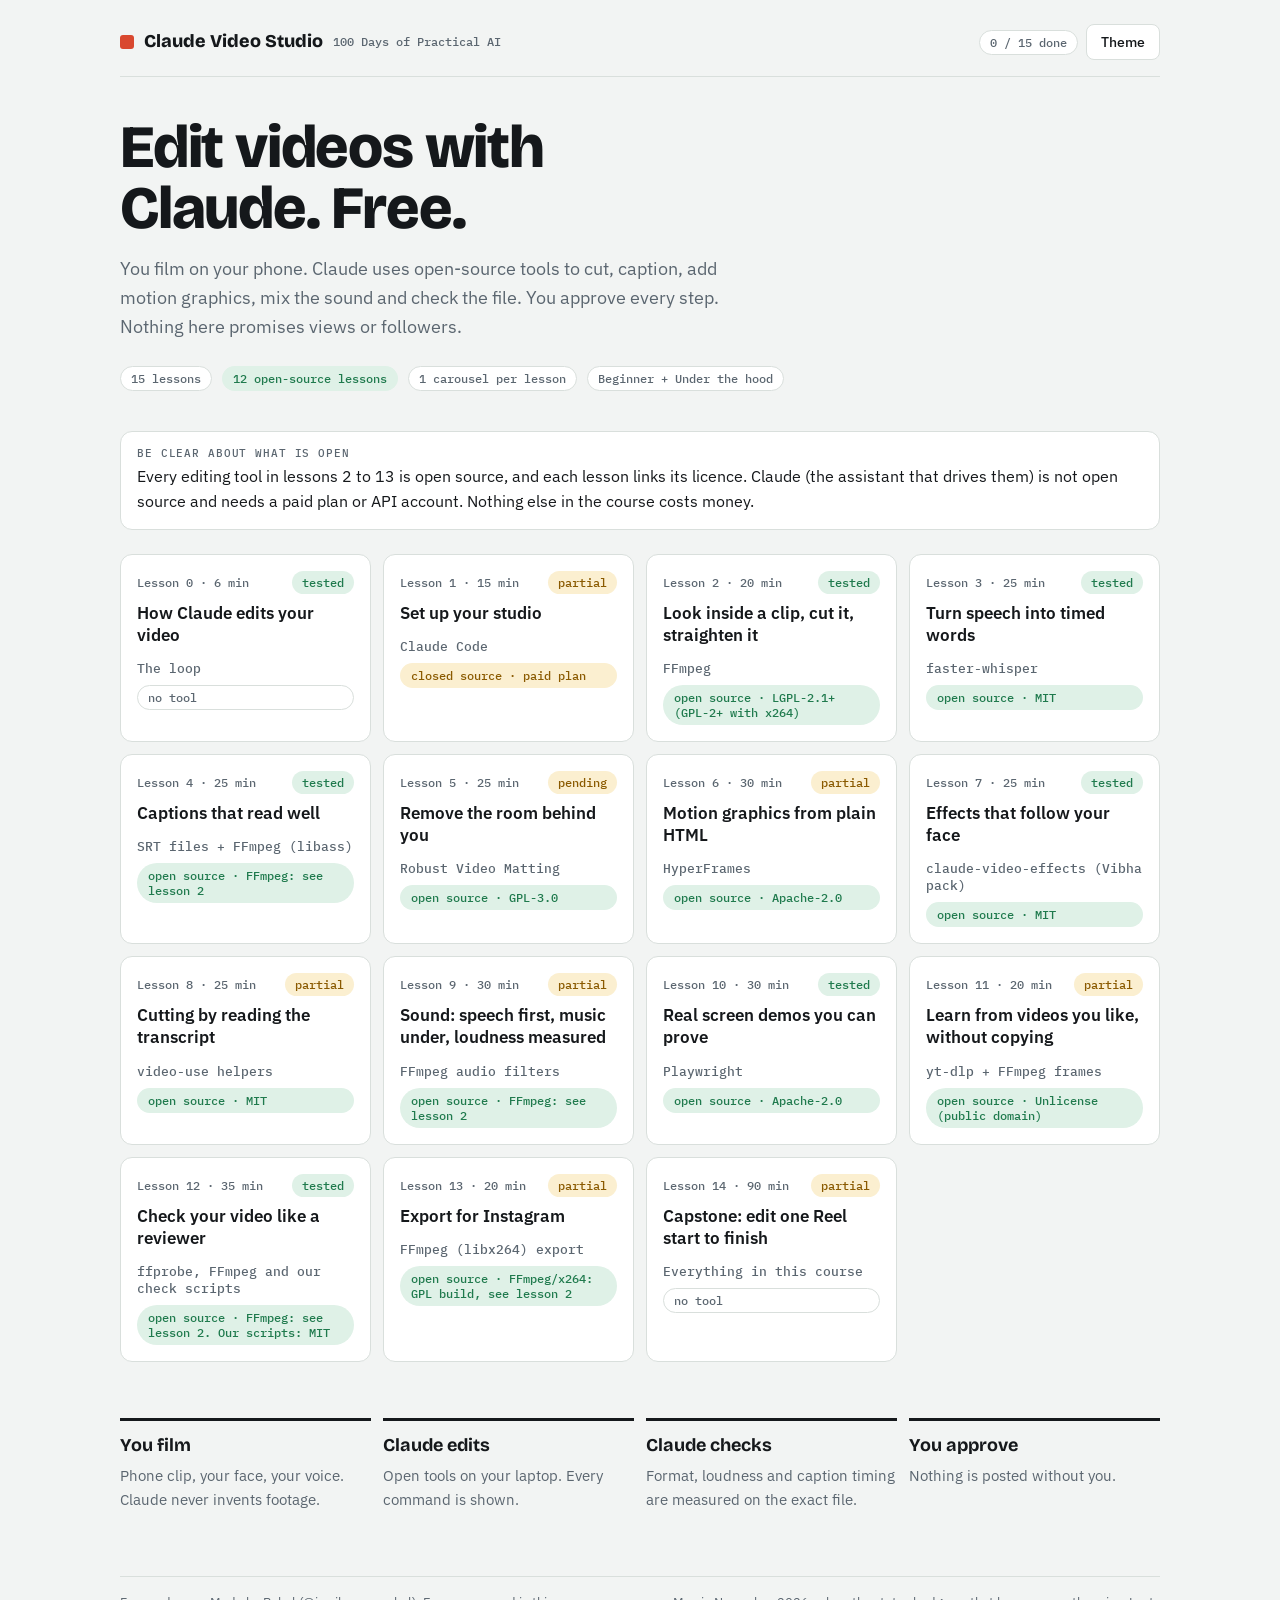
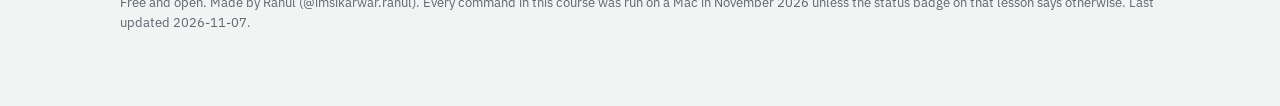
==== index.html @ 9cdfd42f "Publish Claude Video Studio course: 15 lessons, README, scripts Co-Authored-By: Claude Sonnet 5.5 <n" ====
<!doctype html>
<html lang="en">
<head>
<meta charset="utf-8">
<meta name="viewport" content="width=device-width, initial-scale=1, viewport-fit=cover">
<title>Claude Video Studio: free course on editing video with Claude</title>
<meta name="description" content="A free beginner course. Learn the open-source tools Claude uses to cut, caption, mix and check a vertical video. Part of 100 Days of Practical AI.">
<meta property="og:title" content="Claude Video Studio">
<meta property="og:description" content="Free course: edit video with Claude and open-source tools. 15 lessons, every command tested.">
<meta property="og:type" content="website">
<link rel="stylesheet" href="https://fonts.googleapis.com/css2?family=Bricolage+Grotesque:wght@600;800&family=IBM+Plex+Sans:wght@400;500;600&family=IBM+Plex+Mono:wght@400;500&display=swap">
<link rel="stylesheet" href="assets/style.css">
</head>
<body>
<div class="wrap">
  <header class="bar">
    <a class="brand" href="#home"><i></i>Claude Video Studio <small>100 Days of Practical AI</small></a>
    <div class="bar-right"><span class="pill" id="prog"></span><button id="themeBtn" type="button">Theme</button></div>
  </header>
  <main id="app"></main>
  <footer class="foot" id="foot"></footer>
</div>
<div class="toast" id="toast" hidden></div>
<noscript>This course needs JavaScript to show lessons.</noscript>
<script src="lessons/00-meta.js"></script>
<script src="lessons/l00.js"></script><script src="lessons/l01.js"></script><script src="lessons/l02.js"></script>
<script src="lessons/l03.js"></script><script src="lessons/l04.js"></script><script src="lessons/l05.js"></script>
<script src="lessons/l06.js"></script><script src="lessons/l07.js"></script><script src="lessons/l08.js"></script>
<script src="lessons/l09.js"></script><script src="lessons/l10.js"></script><script src="lessons/l11.js"></script>
<script src="lessons/l12.js"></script><script src="lessons/l13.js"></script><script src="lessons/l14.js"></script>
<script src="assets/app.js"></script>
</body>
</html>
---- assets/style.css ----
/* Layout: sticky top bar, hash-routed views (course map / lesson), 4:5 carousel strip per lesson. Ink + coral, open-source green as the one status colour. */
:root{
  --bg:#f2f4f3; --surface:#ffffff; --ink:#15181b; --muted:#5b6670; --line:#d9dfdc;
  --accent:#d9482f; --accent-ink:#ffffff; --os:#1f7a4d; --os-bg:#dff1e7; --warn:#8a5a00; --warn-bg:#fbefd0;
  --code-bg:#15181b; --code-ink:#e8ece9;
  --display:'Bricolage Grotesque',system-ui,sans-serif; --body:'IBM Plex Sans',system-ui,sans-serif; --mono:'IBM Plex Mono',ui-monospace,monospace;
}
@media (prefers-color-scheme:dark){:root:not([data-theme="light"]){
  --bg:#0f1214; --surface:#171b1e; --ink:#eef1ef; --muted:#9aa5ad; --line:#2a3135;
  --accent:#ff6a4d; --accent-ink:#15181b; --os:#6fd39d; --os-bg:#173226; --warn:#f0c26a; --warn-bg:#352a10;
  --code-bg:#0a0c0d; --code-ink:#e8ece9; color-scheme:dark}}
:root[data-theme="dark"]{
  --bg:#0f1214; --surface:#171b1e; --ink:#eef1ef; --muted:#9aa5ad; --line:#2a3135;
  --accent:#ff6a4d; --accent-ink:#15181b; --os:#6fd39d; --os-bg:#173226; --warn:#f0c26a; --warn-bg:#352a10;
  --code-bg:#0a0c0d; --code-ink:#e8ece9; color-scheme:dark}
*{box-sizing:border-box}
body{background:var(--bg);color:var(--ink);font:400 16px/1.6 var(--body);padding-left:max(16px,env(safe-area-inset-left,0px));padding-right:max(16px,env(safe-area-inset-right,0px));padding-block:0 64px}
a{color:inherit}
.wrap{max-width:1040px;margin:0 auto}
header.bar{display:flex;align-items:center;justify-content:space-between;gap:12px;padding:16px 0;border-bottom:1px solid var(--line);flex-wrap:wrap}
.brand{font:800 18px/1.1 var(--display);text-decoration:none;display:flex;gap:10px;align-items:center}
.brand i{width:14px;height:14px;background:var(--accent);display:inline-block;border-radius:3px}
.brand small{font:500 12px var(--mono);color:var(--muted);font-weight:500}
.bar-right{display:flex;gap:8px;align-items:center}
button,.btn{font:500 14px var(--body);border:1px solid var(--line);background:var(--surface);color:var(--ink);padding:8px 14px;border-radius:8px;cursor:pointer;text-decoration:none;display:inline-flex;align-items:center;gap:6px}
button:hover,.btn:hover{border-color:var(--ink)}
button:focus-visible,a:focus-visible,input:focus-visible{outline:2px solid var(--accent);outline-offset:2px}
.btn.primary{background:var(--accent);color:var(--accent-ink);border-color:var(--accent);font-weight:600}
.preview-note{background:var(--warn-bg);color:var(--warn);font-size:13px;padding:8px 12px;border-radius:8px;margin-top:16px}
h1{font:800 clamp(34px,6vw,60px)/1.02 var(--display);letter-spacing:-.02em;margin:40px 0 16px;text-wrap:balance;max-width:16ch}
h2{font:800 26px/1.15 var(--display);margin:0 0 12px;text-wrap:balance}
h3{font:600 17px/1.3 var(--body);margin:0 0 6px}
.lede{font-size:18px;color:var(--muted);max-width:56ch;margin:0 0 24px}
.stats{display:flex;gap:10px;flex-wrap:wrap;margin:0 0 40px}
.pill{font:500 12px var(--mono);padding:4px 10px;border-radius:99px;border:1px solid var(--line);color:var(--muted);background:var(--surface)}
.pill.os{background:var(--os-bg);color:var(--os);border-color:transparent}
.pill.closed{background:var(--warn-bg);color:var(--warn);border-color:transparent}
.map{display:grid;grid-template-columns:repeat(auto-fill,minmax(250px,1fr));gap:12px}
.card{background:var(--surface);border:1px solid var(--line);border-radius:12px;padding:16px;text-decoration:none;display:flex;flex-direction:column;gap:8px;min-width:0}
.card.live:hover{border-color:var(--accent)}
.card.soon{opacity:.62}
.card .n{font:500 12px var(--mono);color:var(--muted);display:flex;justify-content:space-between;align-items:center;gap:8px}
.card .tool{font:500 13px var(--mono);color:var(--muted)}
.how{margin:56px 0 0;display:grid;gap:12px;grid-template-columns:repeat(auto-fit,minmax(220px,1fr))}
.how div{border-top:3px solid var(--ink);padding-top:10px}
.how b{font-family:var(--display);font-size:18px}
.how p{margin:4px 0 0;color:var(--muted);font-size:15px}
/* lesson */
.crumb{margin:24px 0 0;font:500 13px var(--mono);color:var(--muted)}
.lesson-head{margin:8px 0 24px}
.lesson-head h1{font-size:clamp(30px,5vw,48px);margin:8px 0 12px;max-width:22ch}
.meta{display:flex;gap:8px;flex-wrap:wrap;align-items:center}
.tabs{display:flex;gap:4px;border-bottom:1px solid var(--line);margin:24px 0}
.tabs button{border:0;border-bottom:3px solid transparent;border-radius:0;background:none;padding:10px 14px;color:var(--muted);font-weight:600}
.tabs button[aria-selected="true"]{color:var(--ink);border-bottom-color:var(--accent)}
.grid2{display:grid;grid-template-columns:minmax(0,1fr);gap:24px}
@media(min-width:900px){.grid2{grid-template-columns:minmax(0,1fr) 300px}}
.prose{max-width:66ch}
.prose p{margin:0 0 14px}
.step{display:grid;grid-template-columns:32px minmax(0,1fr);gap:12px;margin:0 0 20px}
.step .num{width:32px;height:32px;border-radius:50%;background:var(--ink);color:var(--bg);display:grid;place-items:center;font:600 14px var(--mono)}
.step p{margin:0 0 8px}
.prompt{background:var(--code-bg);color:var(--code-ink);border-radius:10px;padding:12px 14px;font:400 14px/1.5 var(--mono);position:relative;white-space:pre-wrap;overflow-wrap:anywhere}
.prompt .tag{display:block;font:500 11px var(--mono);letter-spacing:.08em;text-transform:uppercase;color:#9aa5ad;margin-bottom:6px}
.prompt button{position:absolute;top:8px;right:8px;padding:4px 10px;font-size:12px;background:#2a3135;color:#e8ece9;border-color:#3a4349}
.prompt pre{margin:0;font:inherit;white-space:pre-wrap;overflow-wrap:anywhere;padding-right:60px}
.box{border:1px solid var(--line);background:var(--surface);border-radius:12px;padding:14px 16px;margin:0 0 16px}
.box.mistake{border-left:4px solid var(--accent)}
.box.check{border-left:4px solid var(--os)}
.box .lab{font:500 11px var(--mono);letter-spacing:.08em;text-transform:uppercase;color:var(--muted);margin-bottom:4px}
.side{display:flex;flex-direction:column;gap:12px;align-self:start}
.side .box{margin:0}
.side label{display:flex;gap:8px;align-items:flex-start;font-size:14px;margin:6px 0;cursor:pointer}
table.t{width:100%;border-collapse:collapse;font-size:14px}
.t th,.t td{text-align:left;padding:6px 8px;border-bottom:1px solid var(--line);vertical-align:top}
.t th{font:500 11px var(--mono);letter-spacing:.06em;text-transform:uppercase;color:var(--muted)}
.scroll{overflow-x:auto}
/* carousel */
.car-title{margin:40px 0 4px}
.strip{display:flex;gap:12px;overflow-x:auto;padding:4px 0 12px;scroll-snap-type:x mandatory}
.slide{flex:0 0 min(240px,72vw);aspect-ratio:4/5;border-radius:12px;padding:16px;display:flex;flex-direction:column;justify-content:space-between;scroll-snap-align:start;background:#15181b;color:#f3f1ec;border:1px solid #2a3135}
.slide.hot{background:#d9482f;color:#15181b}
.slide .k{font:500 11px var(--mono);letter-spacing:.08em;text-transform:uppercase;opacity:.75}
.slide .big{font:800 24px/1.05 var(--display);text-wrap:balance}
.slide .sm{font-size:13px;line-height:1.4;opacity:.9}
.slide .pg{font:500 11px var(--mono);opacity:.6}
.foot{margin-top:64px;padding-top:16px;border-top:1px solid var(--line);color:var(--muted);font-size:13px}
.toast{position:fixed;left:50%;bottom:20px;transform:translateX(-50%);background:var(--ink);color:var(--bg);padding:8px 14px;border-radius:8px;font-size:14px}
@media (prefers-reduced-motion:no-preference){.card{transition:border-color .15s}}
body{background:var(--bg)}
.status{font:500 12px var(--mono);padding:4px 10px;border-radius:99px}
.status.tested{background:var(--os-bg);color:var(--os)}
.status.partial{background:var(--warn-bg);color:var(--warn)}
.status.pending{background:var(--warn-bg);color:var(--warn)}
.out{background:var(--code-bg);color:#b9e6cd;border-radius:10px;padding:12px 14px;font:400 13px/1.5 var(--mono);margin:0 0 14px;overflow-x:auto}
.out .tag{display:block;font:500 11px var(--mono);letter-spacing:.08em;text-transform:uppercase;color:#9aa5ad;margin-bottom:6px}
.out pre{margin:0;font:inherit;white-space:pre}
code{font:500 .9em var(--mono);background:var(--code-chip,rgba(127,127,127,.15));padding:1px 5px;border-radius:4px}
.list{margin:0 0 14px;padding-left:20px}
.list li{margin:4px 0}
.vlist{margin:0;padding-left:18px;font-size:14px}
.vlist li{margin:3px 0}
.srcs a{color:var(--accent)}
.nav{display:flex;justify-content:space-between;gap:12px;margin:32px 0 0;flex-wrap:wrap}
.pillrow{display:flex;gap:8px;flex-wrap:wrap}
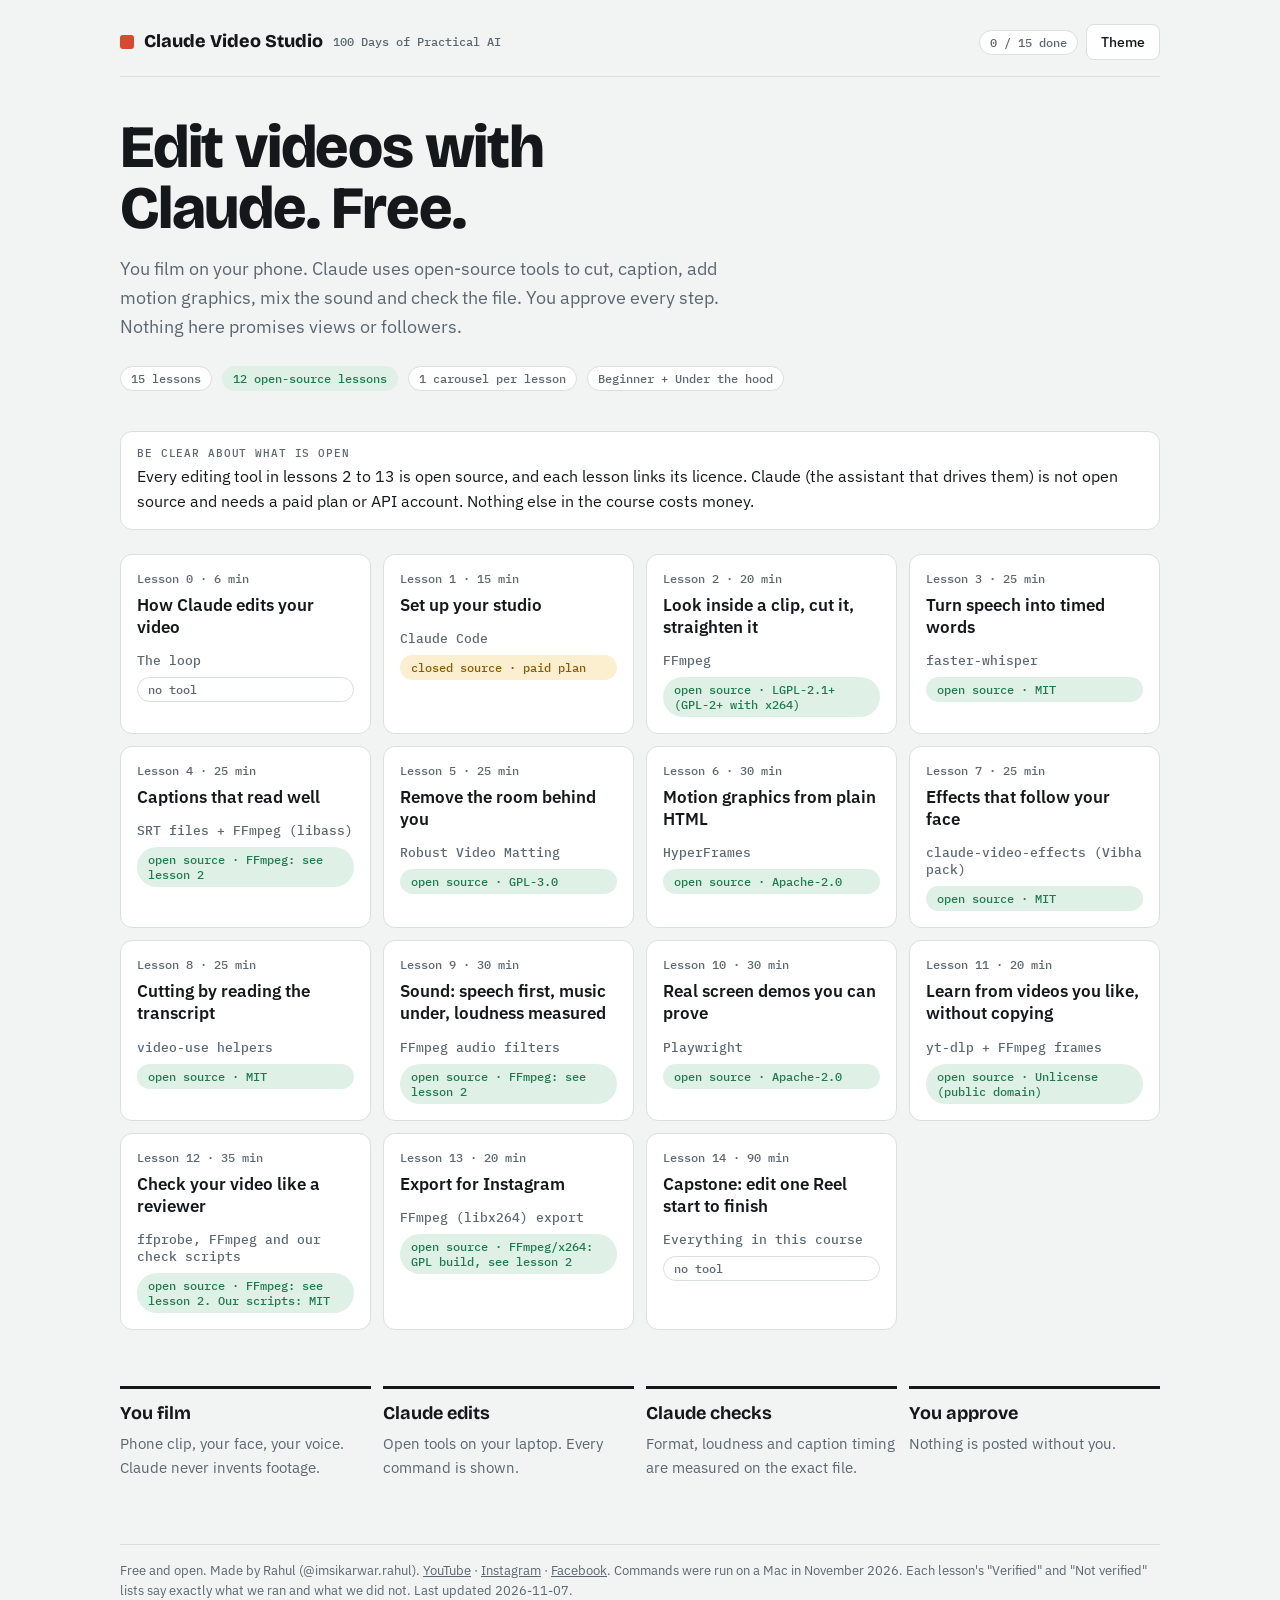
==== commit 1fb03013: "Lessons: fix Reel 008/028 provenance, add why/check-yourself, measured gotchas - Provenance: the 76." ====
--- a/index.html
+++ b/index.html
@@ -6,7 +6,7 @@
 <title>Claude Video Studio: free course on editing video with Claude</title>
 <meta name="description" content="A free beginner course. Learn the open-source tools Claude uses to cut, caption, mix and check a vertical video. Part of 100 Days of Practical AI.">
 <meta property="og:title" content="Claude Video Studio">
-<meta property="og:description" content="Free course: edit video with Claude and open-source tools. 15 lessons, every command tested.">
+<meta property="og:description" content="Free course: edit video with Claude and open-source tools. 15 lessons, real commands, and every lesson says what was not tested.">
 <meta property="og:type" content="website">
 <link rel="stylesheet" href="https://fonts.googleapis.com/css2?family=Bricolage+Grotesque:wght@600;800&family=IBM+Plex+Sans:wght@400;500;600&family=IBM+Plex+Mono:wght@400;500&display=swap">
 <link rel="stylesheet" href="assets/style.css">
--- a/assets/style.css
+++ b/assets/style.css
@@ -103,3 +103,9 @@
 .srcs a{color:var(--accent)}
 .nav{display:flex;justify-content:space-between;gap:12px;margin:32px 0 0;flex-wrap:wrap}
 .pillrow{display:flex;gap:8px;flex-wrap:wrap}
+
+.box.why{border-left:4px solid var(--warn)}
+.quiz details{border-top:1px solid var(--line);padding:8px 0}
+.quiz details:first-of-type{border-top:0}
+.quiz summary{cursor:pointer;font-weight:600}
+.quiz details p{margin:8px 0 0;color:var(--muted)}
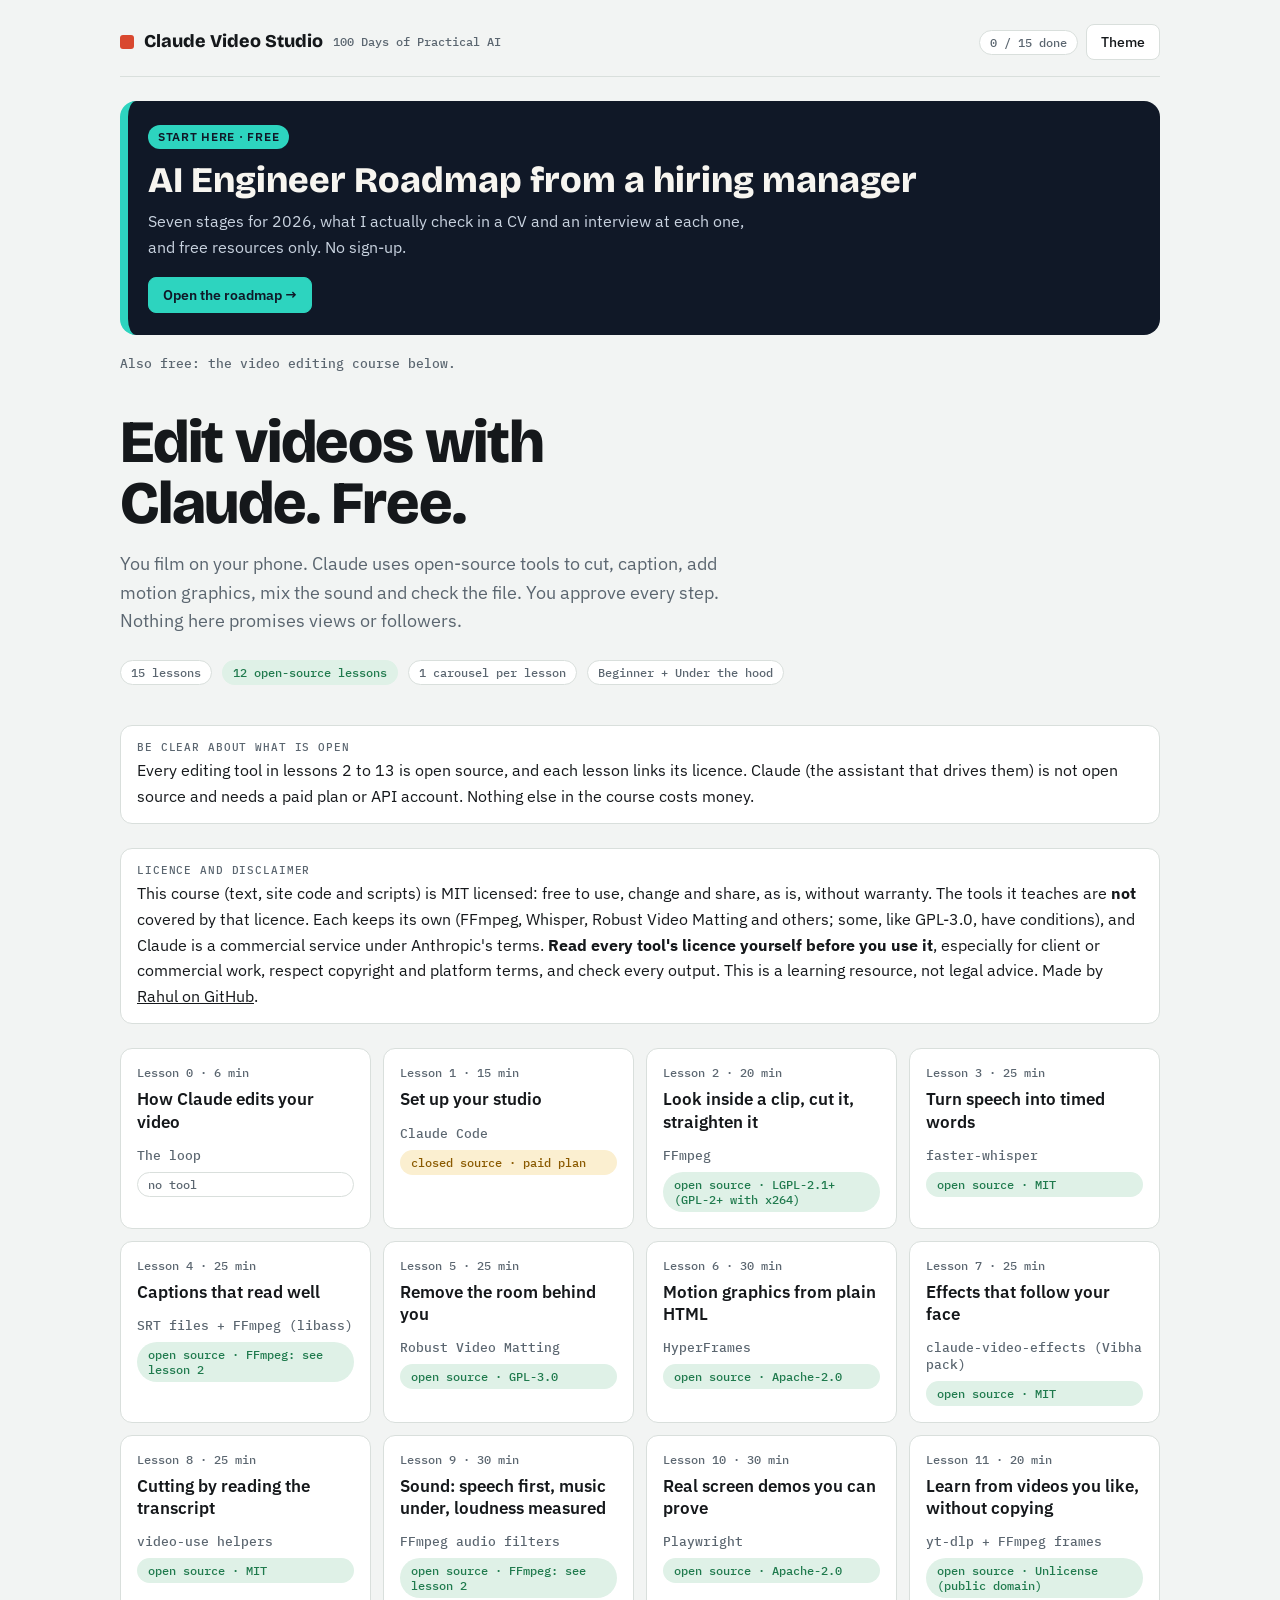
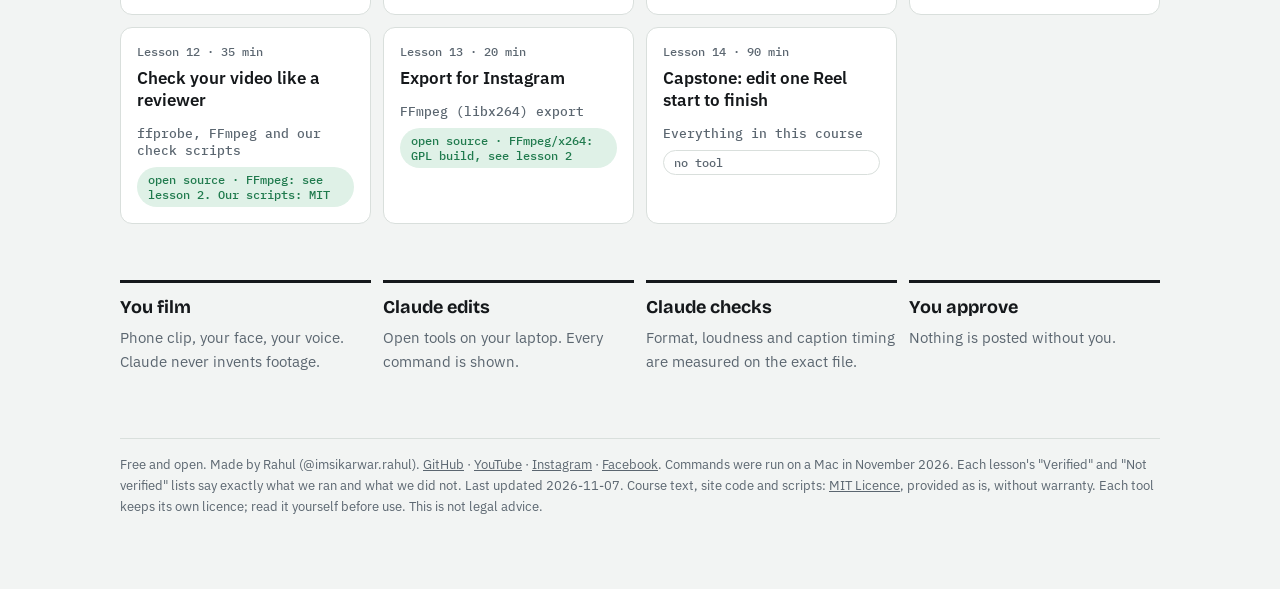
==== commit 37eafe30: "Add AI Engineer Roadmap page (what a hiring manager actually checks) and Start-here link on the hub " ====
--- a/index.html
+++ b/index.html
@@ -10,6 +10,18 @@
 <meta property="og:type" content="website">
 <link rel="stylesheet" href="https://fonts.googleapis.com/css2?family=Bricolage+Grotesque:wght@600;800&family=IBM+Plex+Sans:wght@400;500;600&family=IBM+Plex+Mono:wght@400;500&display=swap">
 <link rel="stylesheet" href="assets/style.css">
+<style>
+.start-here{margin:24px 0 0;background:#101827;color:#F7F5F0;border-radius:16px;padding:22px 20px;border-left:8px solid #2DD4BF}
+.start-here .sh-kicker{display:inline-block;font:600 12px/1 var(--body);letter-spacing:.06em;text-transform:uppercase;background:#2DD4BF;color:#101827;padding:6px 10px;border-radius:99px}
+.start-here h2{font:800 clamp(24px,4.4vw,36px)/1.12 var(--display);margin:12px 0 8px;color:#F7F5F0}
+.start-here h2 a{text-decoration:none}
+.start-here h2 a:hover{text-decoration:underline}
+.start-here p{margin:0 0 16px;color:#C9D3E0;max-width:60ch}
+.start-here .sh-btn{background:#2DD4BF;color:#101827;border-color:#2DD4BF;font-weight:600}
+.start-here a:focus-visible{outline-color:#2DD4BF}
+.sh-also{margin:20px 0 0;font:500 13px var(--mono);color:var(--muted)}
+.start-here[hidden],.sh-also[hidden]{display:none}
+</style>
 </head>
 <body>
 <div class="wrap">
@@ -17,6 +29,13 @@
     <a class="brand" href="#home"><i></i>Claude Video Studio <small>100 Days of Practical AI</small></a>
     <div class="bar-right"><span class="pill" id="prog"></span><button id="themeBtn" type="button">Theme</button></div>
   </header>
+  <section class="start-here" id="startHere" aria-labelledby="startHereTitle">
+    <span class="sh-kicker">Start here · free</span>
+    <h2 id="startHereTitle"><a href="roadmap/">AI Engineer Roadmap from a hiring manager</a></h2>
+    <p>Seven stages for 2026, what I actually check in a CV and an interview at each one, and free resources only. No sign-up.</p>
+    <a class="btn sh-btn" href="roadmap/">Open the roadmap →</a>
+  </section>
+  <p class="sh-also" id="startHereAlso">Also free: the video editing course below.</p>
   <main id="app"></main>
   <footer class="foot" id="foot"></footer>
 </div>
@@ -29,5 +48,8 @@
 <script src="lessons/l09.js"></script><script src="lessons/l10.js"></script><script src="lessons/l11.js"></script>
 <script src="lessons/l12.js"></script><script src="lessons/l13.js"></script><script src="lessons/l14.js"></script>
 <script src="assets/app.js"></script>
+<script>
+(function(){function sh(){var h=location.hash,home=!h||h==='#home';document.getElementById('startHere').hidden=!home;document.getElementById('startHereAlso').hidden=!home}sh();window.addEventListener('hashchange',sh)})();
+</script>
 </body>
 </html>
